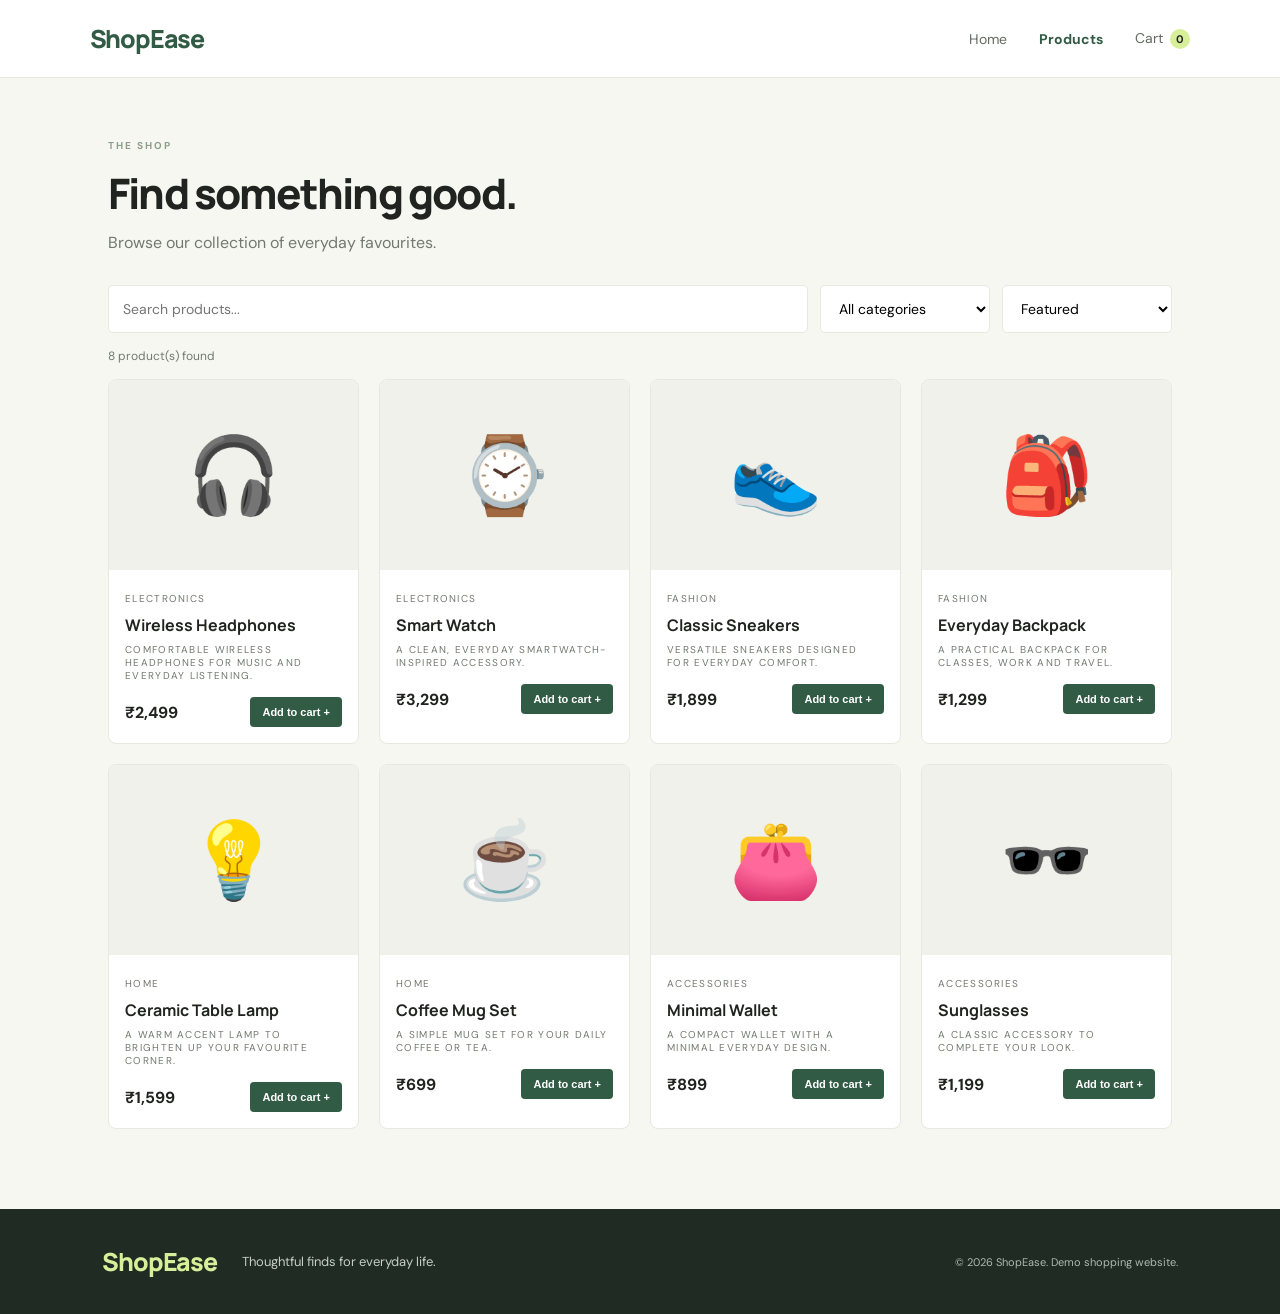
==== products.html @ ce163f81 "Initial commit - ShopEase E-Commerce Website" ====
<!DOCTYPE html>
<html lang="en"><head><meta charset="UTF-8"><meta name="viewport" content="width=device-width, initial-scale=1.0"><title>ShopEase | Products</title><link rel="stylesheet" href="style.css"></head>
<body>
<header class="site-header"><a class="logo" href="index.html">ShopEase</a><nav><a href="index.html">Home</a><a class="active" href="products.html">Products</a><a href="cart.html">Cart <span class="cart-count">0</span></a></nav></header>
<main class="page-wrap">
  <div class="page-title"><span class="eyebrow">THE SHOP</span><h1>Find something good.</h1><p>Browse our collection of everyday favourites.</p></div>
  <div class="shop-toolbar"><input id="search-input" type="search" placeholder="Search products..." aria-label="Search products"><select id="category-filter" aria-label="Filter by category"><option value="All">All categories</option><option>Electronics</option><option>Fashion</option><option>Home</option><option>Accessories</option></select><select id="sort-filter" aria-label="Sort products"><option value="featured">Featured</option><option value="low">Price: low to high</option><option value="high">Price: high to low</option><option value="name">Name: A to Z</option></select></div>
  <p id="result-count" class="result-count"></p><div id="all-products" class="product-grid"></div>
</main>
<footer><a class="logo" href="index.html">ShopEase</a><p>Thoughtful finds for everyday life.</p><small>© 2026 ShopEase. Demo shopping website.</small></footer><script src="script.js"></script></body></html>
---- style.css ----
@import url('https://fonts.googleapis.com/css2?family=DM+Sans:wght@400;500;600;700&family=Manrope:wght@400;500;600;700;800&display=swap');
:root{--ink:#20231f;--muted:#73796f;--paper:#f7f7f2;--green:#315b45;--lime:#d8ef9a;--line:#e7e8df;--white:#fff}
*{box-sizing:border-box}body{margin:0;background:var(--paper);color:var(--ink);font-family:'DM Sans',Arial,sans-serif}a{color:inherit;text-decoration:none}.site-header{height:78px;padding:0 7%;display:flex;align-items:center;justify-content:space-between;background:#fff;border-bottom:1px solid var(--line)}.logo{font:800 25px 'Manrope',sans-serif;letter-spacing:-1.2px;color:var(--green)}nav{display:flex;gap:32px;align-items:center}nav a{font-size:14px;color:#646a61}nav a:hover,nav a.active{color:var(--green);font-weight:700}.cart-count{display:inline-grid;place-items:center;min-width:20px;height:20px;padding:0 5px;background:var(--lime);border-radius:20px;color:var(--ink);font-size:11px;font-weight:700;margin-left:3px}.hero{min-height:485px;background:var(--green);color:#fff;padding:70px 10%;display:flex;align-items:center;justify-content:space-between;overflow:hidden}.hero-content{max-width:570px}.eyebrow{font-size:10px;letter-spacing:2px;font-weight:700;color:#8c9d8c}.hero .eyebrow{color:var(--lime)}h1,h2,h3,p{margin-top:0}.hero h1{font:800 clamp(42px,6vw,68px)/1.05 'Manrope',sans-serif;letter-spacing:-3px;margin:18px 0}.hero h1 span{color:var(--lime)}.hero p{color:#d7e0d8;max-width:430px;line-height:1.7;margin-bottom:30px}.btn{display:inline-block;padding:14px 22px;border-radius:5px;font-weight:700;font-size:13px;border:0;cursor:pointer}.btn-light{background:var(--lime);color:var(--ink)}.btn-dark{background:var(--green);color:#fff}.hero-art{width:330px;height:300px;position:relative;display:grid;place-items:center}.art-circle{width:245px;height:245px;border-radius:50%;background:var(--lime);color:var(--green);display:grid;place-items:center;font:800 150px 'Manrope';transform:rotate(-12deg)}.art-card{position:absolute;right:-15px;bottom:20px;background:#fff;color:var(--green);padding:18px 25px;box-shadow:0 12px 35px #14291d55;font-size:11px;letter-spacing:2px;line-height:1.7;transform:rotate(5deg)}.art-card strong{font-size:17px}.section{padding:75px 8%}.section-heading{display:flex;justify-content:space-between;align-items:end;margin-bottom:28px}.section h2,.promo h2{font:800 34px 'Manrope';letter-spacing:-1.3px;margin:8px 0 0}.text-link{font-size:13px;font-weight:700;color:var(--green)}.category-grid{display:grid;grid-template-columns:repeat(4,1fr);gap:16px}.category-card{min-height:180px;padding:22px;border-radius:8px;display:flex;flex-direction:column;justify-content:space-between;transition:transform .2s}.category-card:hover{transform:translateY(-4px)}.category-card span{font-size:11px;opacity:.65}.category-card h3{font:700 19px 'Manrope';margin:0 0 5px}.category-card p{font-size:12px;margin:0;opacity:.75}.cat-tech{background:#dce8de}.cat-fashion{background:#f0e2d7}.cat-home{background:#e5e3f0}.cat-accessories{background:#e9edcf}.featured-section{padding-top:25px}.product-grid{display:grid;grid-template-columns:repeat(4,1fr);gap:20px}.product-card{background:#fff;border:1px solid var(--line);border-radius:8px;overflow:hidden;transition:transform .2s,box-shadow .2s}.product-card:hover{transform:translateY(-4px);box-shadow:0 12px 28px #1d2d1b12}.product-image{height:190px;background:#f0f1eb;display:grid;place-items:center;font-size:75px}.product-info{padding:16px}.product-category{font-size:10px;letter-spacing:1.3px;text-transform:uppercase;color:var(--muted)}.product-info h3{font:700 16px 'Manrope';margin:7px 0}.product-bottom{display:flex;justify-content:space-between;align-items:center;margin-top:15px}.price{font-weight:700}.add-btn{background:var(--green);color:#fff;border:0;border-radius:4px;padding:9px 12px;font-size:11px;font-weight:700;cursor:pointer}.add-btn:hover,.btn:hover{opacity:.88}.promo{margin:10px 8% 75px;padding:42px 5%;background:var(--lime);border-radius:9px;display:flex;align-items:center;justify-content:space-between}.promo .eyebrow{color:#53634a}.promo h2{font-size:30px}footer{background:#202b24;color:#fff;padding:35px 8%;display:flex;align-items:center;gap:25px;flex-wrap:wrap}footer .logo{color:var(--lime)}footer p{color:#c5cec5;margin:0;font-size:13px}footer small{margin-left:auto;color:#aeb9ae;font-size:11px}.page-wrap{max-width:1120px;margin:auto;padding:55px 28px 80px;min-height:65vh}.page-title{margin-bottom:32px}.page-title h1{font:800 42px 'Manrope';letter-spacing:-1.8px;margin:10px 0}.page-title p{color:var(--muted)}.shop-toolbar{display:flex;gap:12px;margin-bottom:15px}.shop-toolbar input,.shop-toolbar select,.form-field input,.form-field textarea{padding:13px 14px;border:1px solid var(--line);border-radius:5px;background:#fff;font:14px 'DM Sans';outline:none}.shop-toolbar input{flex:1}.shop-toolbar select{min-width:170px}.result-count{font-size:12px;color:var(--muted);margin:15px 0}.empty-state{padding:55px 20px;text-align:center;background:#fff;border:1px solid var(--line);border-radius:8px}.empty-state .empty-icon{font-size:45px;margin-bottom:12px}.empty-state p{color:var(--muted)}.cart-layout,.checkout-layout{display:grid;grid-template-columns:1.6fr 1fr;gap:25px;align-items:start}.cart-list,.summary,.checkout-form{background:#fff;border:1px solid var(--line);border-radius:8px;padding:22px}.cart-row{display:grid;grid-template-columns:75px 1fr auto;gap:15px;align-items:center;padding:14px 0;border-bottom:1px solid var(--line)}.cart-row:last-child{border:0}.cart-thumb{height:70px;background:#f0f1eb;border-radius:5px;display:grid;place-items:center;font-size:34px}.cart-row h3{font:700 14px 'Manrope';margin:0 0 5px}.cart-row small{color:var(--muted)}.quantity{display:flex;align-items:center;gap:9px;margin-top:8px}.quantity button,.remove-btn{border:1px solid var(--line);background:#fff;border-radius:4px;padding:4px 9px;cursor:pointer}.remove-btn{color:#a33;font-size:11px;margin-top:8px}.summary h3{font:700 18px 'Manrope'}.summary-line{display:flex;justify-content:space-between;margin:15px 0;font-size:13px;color:#62685f}.summary-total{border-top:1px solid var(--line);padding-top:15px;font-weight:700;color:var(--ink);font-size:16px}.summary .btn{width:100%;text-align:center;margin-top:12px}.checkout-form h2{font:700 19px 'Manrope'}.form-field{display:flex;flex-direction:column;gap:7px;margin:15px 0}.form-field label{font-size:12px;font-weight:700}.form-field textarea{min-height:85px;resize:vertical}.notice{padding:12px;background:#f0f5e8;border-radius:5px;font-size:12px;color:#53634a;line-height:1.5}.success-box{text-align:center;background:#fff;border:1px solid var(--line);border-radius:8px;padding:55px 20px}.success-box .check{font-size:50px}.success-box h2{font:800 28px 'Manrope'}.success-box p{color:var(--muted);line-height:1.6}
@media(max-width:800px){.hero{padding:55px 7%}.hero-art{width:220px;transform:scale(.8)}.category-grid,.product-grid{grid-template-columns:repeat(2,1fr)}.cart-layout,.checkout-layout{grid-template-columns:1fr}.section{padding:55px 6%}.promo{margin:10px 6% 55px}}@media(max-width:540px){.site-header{padding:0 5%;height:68px}nav{gap:13px}nav a{font-size:12px}.logo{font-size:22px}.hero{min-height:420px}.hero-art{display:none}.hero h1{font-size:48px}.section-heading{align-items:start;gap:12px;flex-direction:column}.category-grid,.product-grid{grid-template-columns:1fr 1fr;gap:11px}.product-image{height:135px;font-size:55px}.product-info{padding:11px}.product-info h3{font-size:13px}.shop-toolbar{flex-wrap:wrap}.shop-toolbar input{flex-basis:100%}.shop-toolbar select{flex:1;min-width:0}.page-title h1{font-size:34px}.promo{align-items:start;gap:20px;flex-direction:column}footer small{margin-left:0;width:100%}.cart-row{grid-template-columns:58px 1fr auto;gap:9px}.cart-thumb{height:58px}}
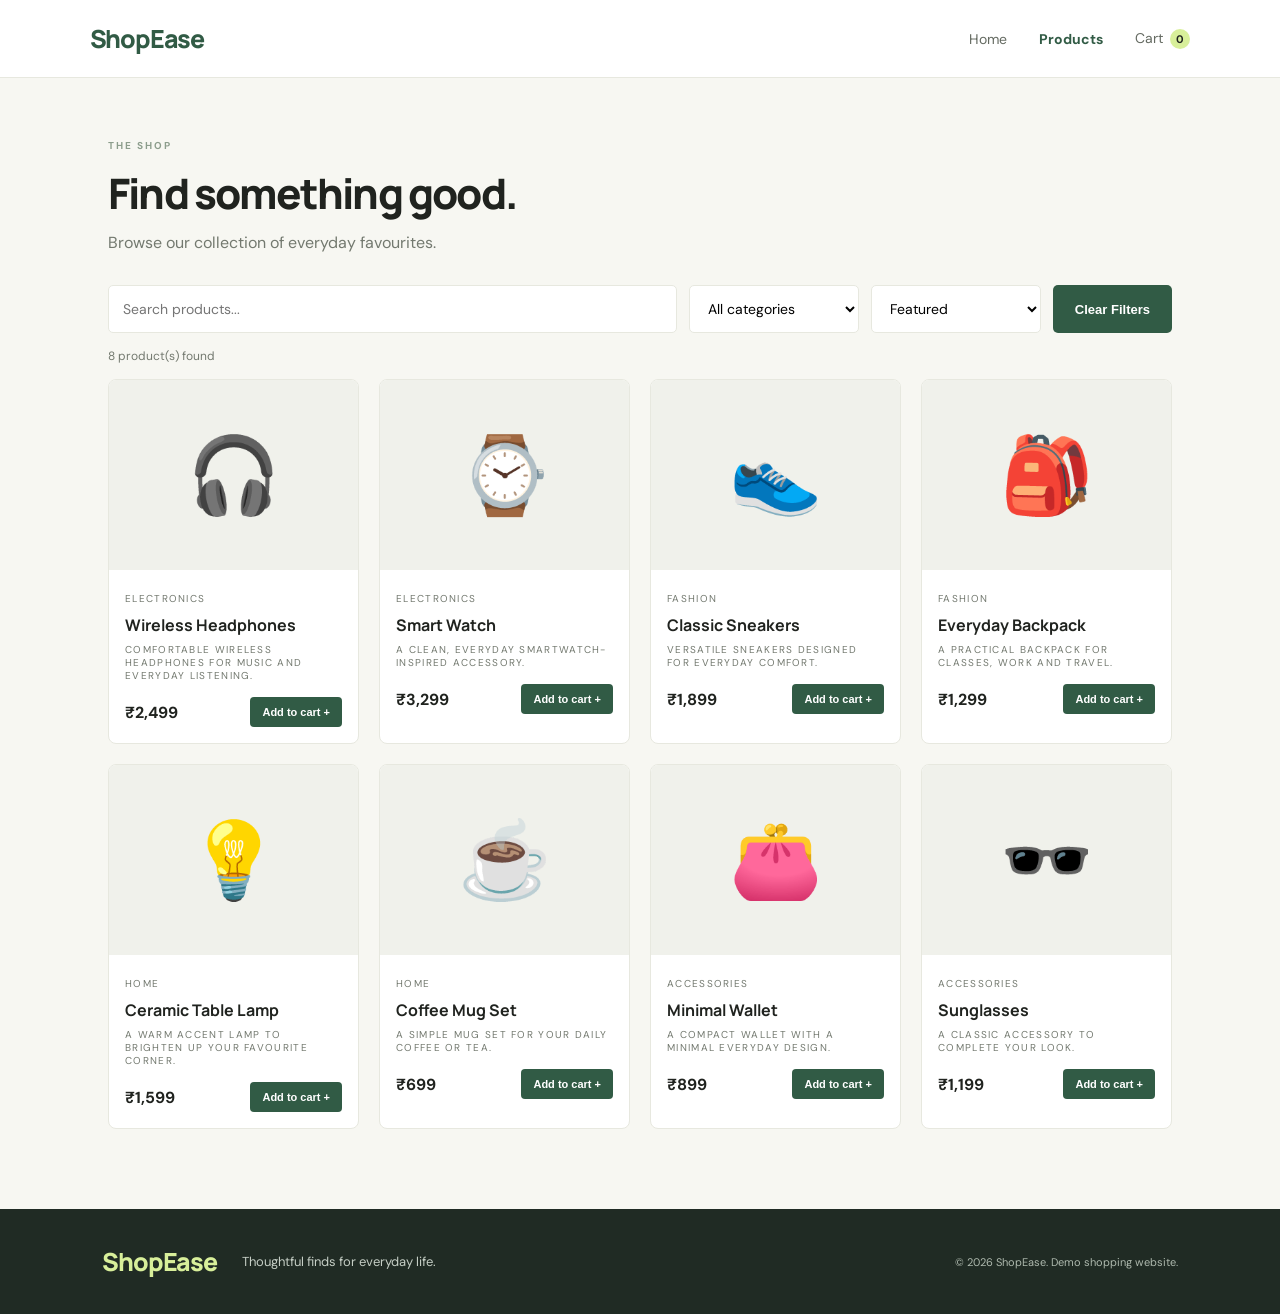
==== commit a891b68d: "Enhance product filtering with clear filters button Added a clear filters button to the product sear" ====
--- a/products.html
+++ b/products.html
@@ -1,10 +1,83 @@
 <!DOCTYPE html>
-<html lang="en"><head><meta charset="UTF-8"><meta name="viewport" content="width=device-width, initial-scale=1.0"><title>ShopEase | Products</title><link rel="stylesheet" href="style.css"></head>
+<html lang="en">
+<head>
+    <meta charset="UTF-8">
+    <meta name="viewport" content="width=device-width, initial-scale=1.0">
+    <title>ShopEase | Products</title>
+    <link rel="stylesheet" href="style.css">
+</head>
+
 <body>
-<header class="site-header"><a class="logo" href="index.html">ShopEase</a><nav><a href="index.html">Home</a><a class="active" href="products.html">Products</a><a href="cart.html">Cart <span class="cart-count">0</span></a></nav></header>
+
+<header class="site-header">
+    <a class="logo" href="index.html">ShopEase</a>
+
+    <nav>
+        <a href="index.html">Home</a>
+        <a class="active" href="products.html">Products</a>
+        <a href="cart.html">
+            Cart <span class="cart-count">0</span>
+        </a>
+    </nav>
+</header>
+
 <main class="page-wrap">
-  <div class="page-title"><span class="eyebrow">THE SHOP</span><h1>Find something good.</h1><p>Browse our collection of everyday favourites.</p></div>
-  <div class="shop-toolbar"><input id="search-input" type="search" placeholder="Search products..." aria-label="Search products"><select id="category-filter" aria-label="Filter by category"><option value="All">All categories</option><option>Electronics</option><option>Fashion</option><option>Home</option><option>Accessories</option></select><select id="sort-filter" aria-label="Sort products"><option value="featured">Featured</option><option value="low">Price: low to high</option><option value="high">Price: high to low</option><option value="name">Name: A to Z</option></select></div>
-  <p id="result-count" class="result-count"></p><div id="all-products" class="product-grid"></div>
+
+    <div class="page-title">
+        <span class="eyebrow">THE SHOP</span>
+        <h1>Find something good.</h1>
+        <p>Browse our collection of everyday favourites.</p>
+    </div>
+
+    <!-- Product Search and Filter Section -->
+    <div class="shop-toolbar">
+
+        <input
+            id="search-input"
+            type="search"
+            placeholder="Search products..."
+            aria-label="Search products"
+        >
+
+        <select id="category-filter" aria-label="Filter by category">
+            <option value="All">All categories</option>
+            <option>Electronics</option>
+            <option>Fashion</option>
+            <option>Home</option>
+            <option>Accessories</option>
+        </select>
+
+        <select id="sort-filter" aria-label="Sort products">
+            <option value="featured">Featured</option>
+            <option value="low">Price: low to high</option>
+            <option value="high">Price: high to low</option>
+            <option value="name">Name: A to Z</option>
+        </select>
+
+        <!-- New Clear Filters Button -->
+        <button
+            type="button"
+            id="clear-filters"
+            class="btn btn-dark"
+        >
+            Clear Filters
+        </button>
+
+    </div>
+
+    <p id="result-count" class="result-count"></p>
+
+    <div id="all-products" class="product-grid"></div>
+
 </main>
-<footer><a class="logo" href="index.html">ShopEase</a><p>Thoughtful finds for everyday life.</p><small>© 2026 ShopEase. Demo shopping website.</small></footer><script src="script.js"></script></body></html>
+
+<footer>
+    <a class="logo" href="index.html">ShopEase</a>
+    <p>Thoughtful finds for everyday life.</p>
+    <small>© 2026 ShopEase. Demo shopping website.</small>
+</footer>
+
+<script src="script.js"></script>
+
+</body>
+</html>
